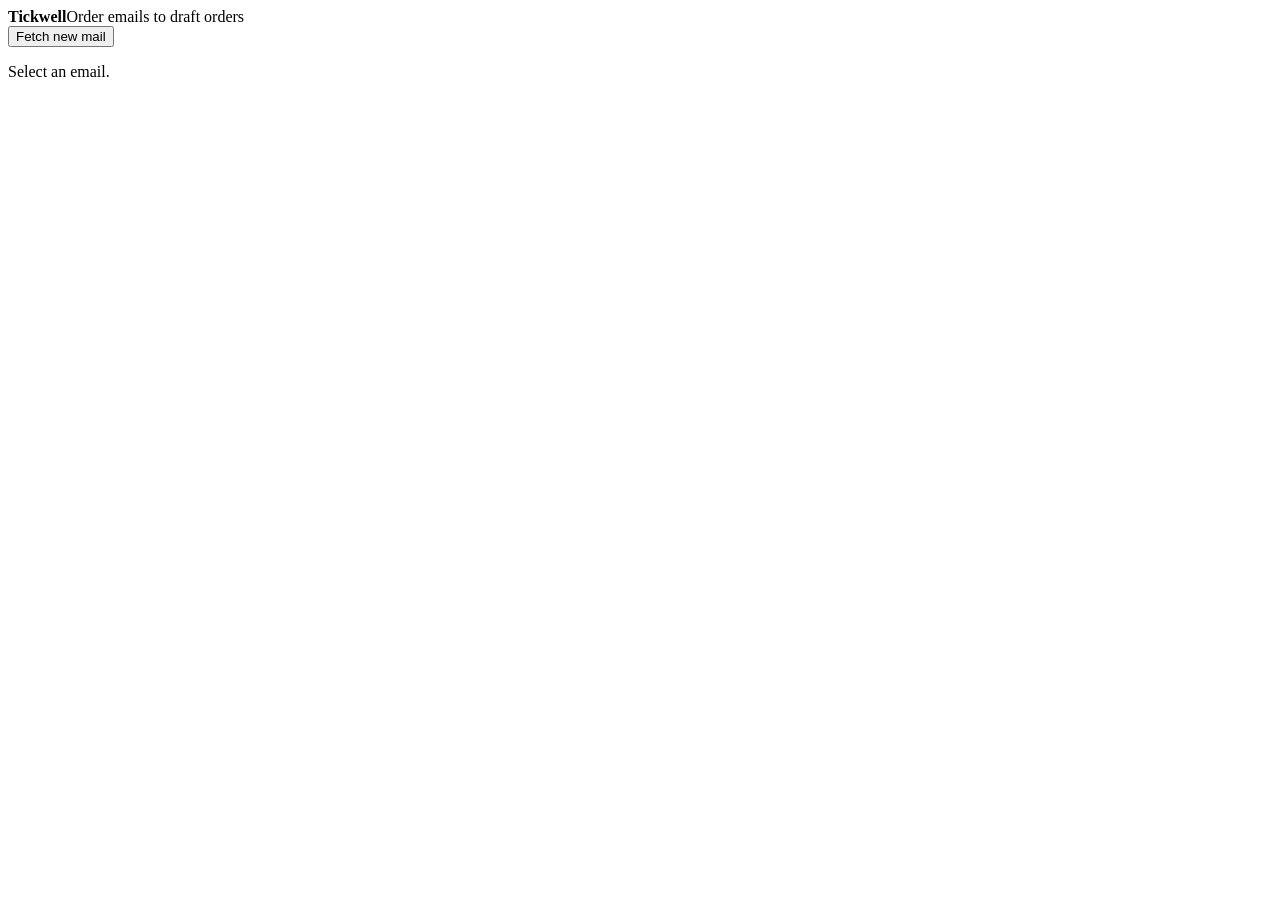
==== src/tickwell/web/index.html @ f7239a84 "Rename OrderDesk to Tickwell "Order Desk" is an existing order management product, so the project is" ====
<!doctype html>
<html lang="en">
<head>
<meta charset="utf-8">
<meta name="viewport" content="width=device-width, initial-scale=1">
<title>Tickwell</title>
<link rel="stylesheet" href="/static/styles.css">
</head>
<body>
<header class="top">
  <div class="brand"><span class="logo" aria-hidden="true"></span><div><strong>Tickwell</strong><span>Order emails to draft orders</span></div></div>
  <div class="stats" id="stats"></div>
  <button class="ghost" id="fetch">Fetch new mail</button>
</header>
<main class="layout">
  <aside class="inbox"><ul id="list"></ul></aside>
  <article class="paper" id="email"><p class="muted">Select an email.</p></article>
  <section class="panel" id="draft" aria-label="Draft order"></section>
</main>
<div id="toast" role="status" aria-live="polite"></div>
<script src="/static/app.js"></script>
</body>
</html>
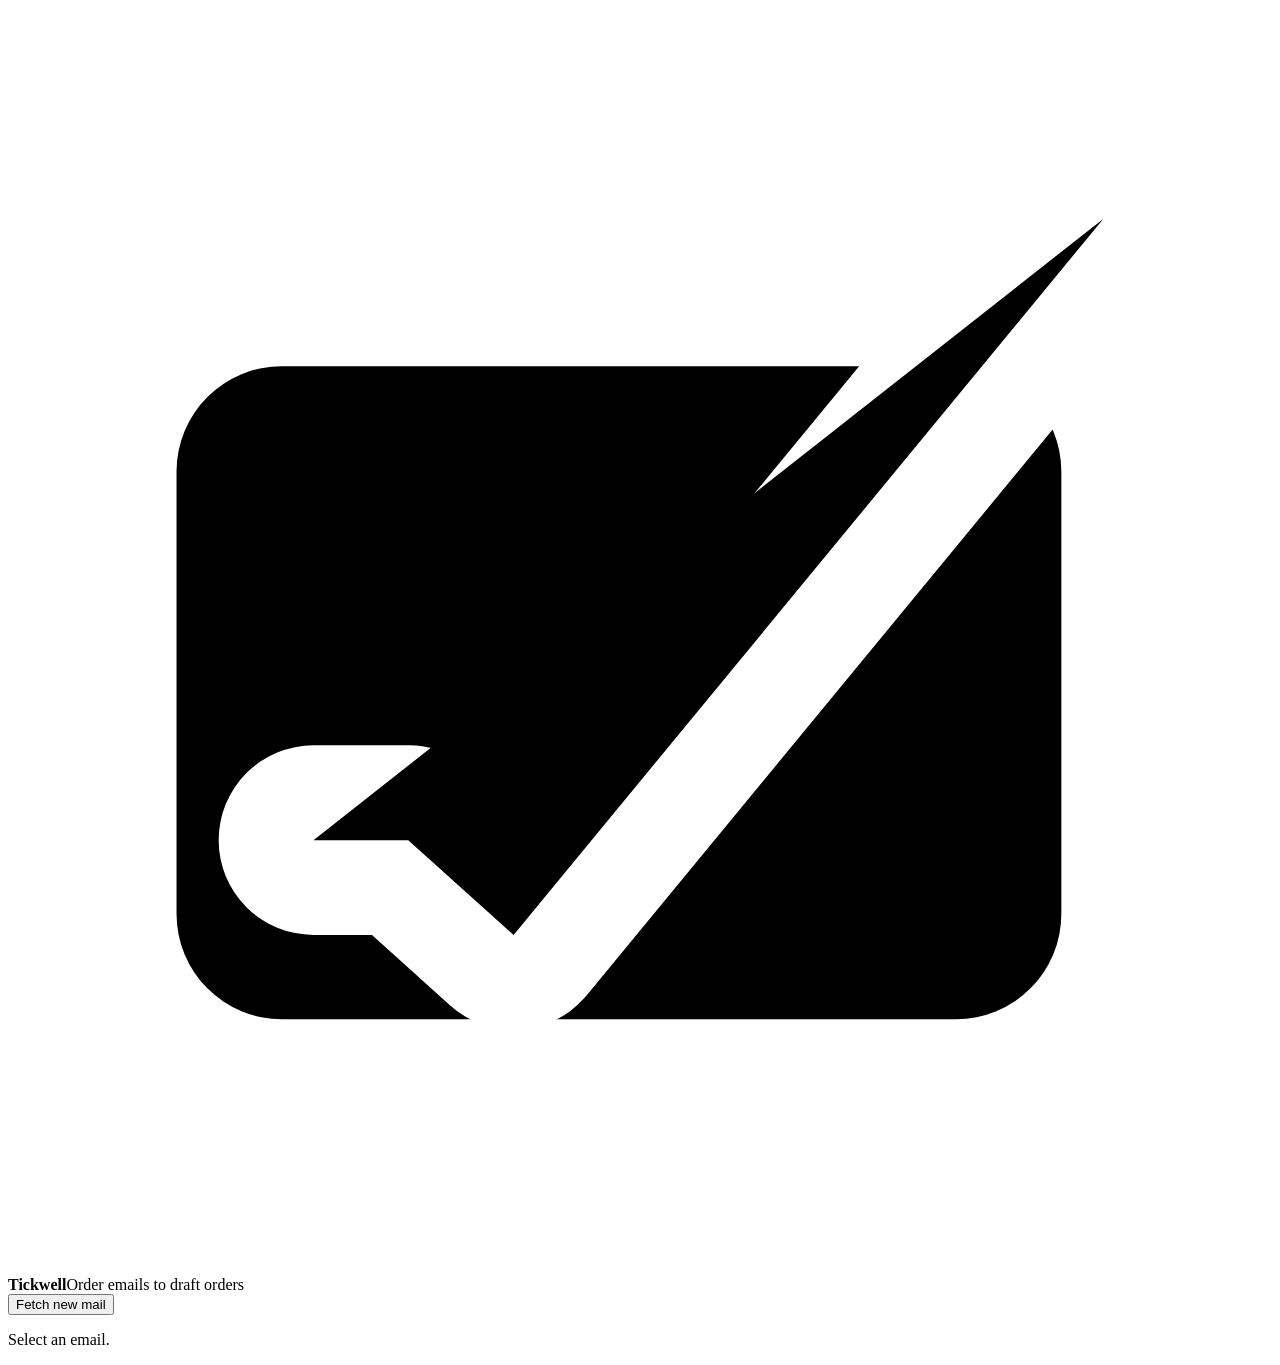
==== commit f0e45bcd: "Add the Tickwell logo The mark (an envelope whose last line becomes the tick) in the review screen h" ====
--- a/src/tickwell/web/index.html
+++ b/src/tickwell/web/index.html
@@ -4,11 +4,12 @@
 <meta charset="utf-8">
 <meta name="viewport" content="width=device-width, initial-scale=1">
 <title>Tickwell</title>
+<link rel="icon" href="/static/favicon.svg" type="image/svg+xml">
 <link rel="stylesheet" href="/static/styles.css">
 </head>
 <body>
 <header class="top">
-  <div class="brand"><span class="logo" aria-hidden="true"></span><div><strong>Tickwell</strong><span>Order emails to draft orders</span></div></div>
+  <div class="brand"><svg class="logo" viewBox="0 0 120 120" aria-hidden="true"><defs><mask id="tw-gap" maskUnits="userSpaceOnUse" x="0" y="0" width="120" height="120"><rect width="120" height="120" fill="#fff"/><path d="M29 79 H38 L48 88 L104 20" fill="none" stroke="#000" stroke-width="18" stroke-linecap="round" stroke-linejoin="round"/></mask></defs><g mask="url(#tw-gap)"><rect class="logo-env" x="16" y="34" width="84" height="62" rx="10"/><path class="logo-lines" d="M29 51 H66 M29 65 H54"/></g><path class="logo-tick" d="M29 79 H38 L48 88 L104 20"/></svg><div><strong>Tickwell</strong><span>Order emails to draft orders</span></div></div>
   <div class="stats" id="stats"></div>
   <button class="ghost" id="fetch">Fetch new mail</button>
 </header>
